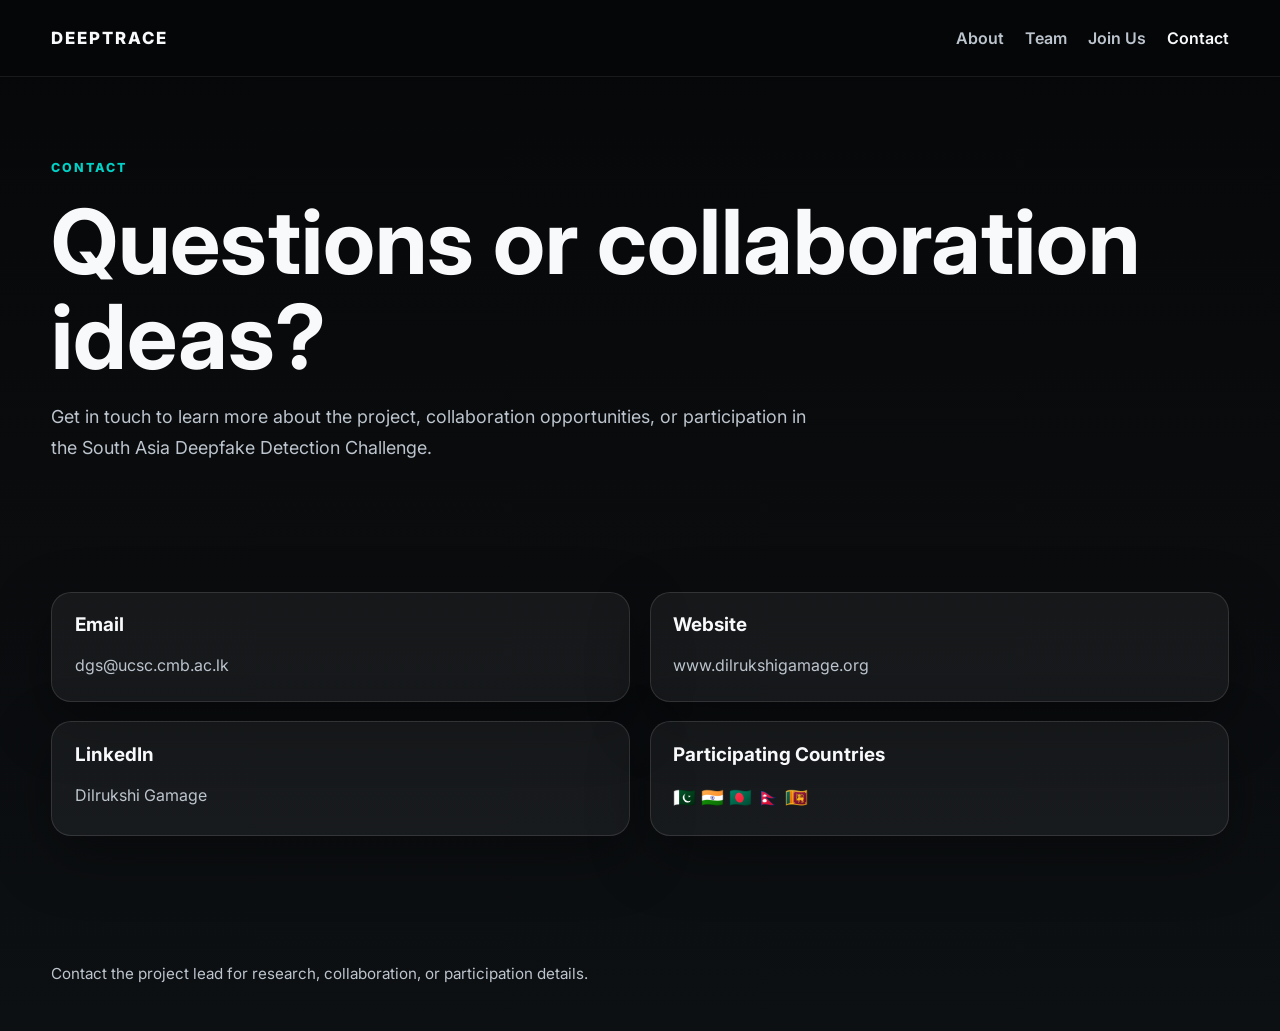
==== contact.html @ f1c4aecf "Add files via upload" ====
<!DOCTYPE html>
<html lang="en">
<head>
  <meta charset="UTF-8" />
  <meta name="viewport" content="width=device-width, initial-scale=1.0" />
  <title>Deeptrace | Contact</title>
  <link rel="preconnect" href="https://fonts.googleapis.com">
  <link rel="preconnect" href="https://fonts.gstatic.com" crossorigin>
  <link href="https://fonts.googleapis.com/css2?family=Inter:wght@400;500;600;700;800&display=swap" rel="stylesheet">
  <link rel="stylesheet" href="style.css" />
</head>
<body>
  <header class="site-header">
    <div class="container nav-wrap">
      <a class="logo" href="index.html">Deeptrace</a>
      <button class="menu-toggle" aria-label="Open menu">☰</button>
      <nav class="main-nav">
        <a href="index.html">About</a>
        <a href="team.html">Team</a>
        <a href="join.html">Join Us</a>
        <a href="contact.html" class="active">Contact</a>
      </nav>
    </div>
  </header>

  <main>
    <section class="page-hero">
      <div class="container">
        <p class="eyebrow">Contact</p>
        <h1>Questions or collaboration ideas?</h1>
        <p class="lead">Get in touch to learn more about the project, collaboration opportunities, or participation in the South Asia Deepfake Detection Challenge.</p>
      </div>
    </section>
    <section class="section">
      <div class="container card-grid two">
        <article class="info-card">
          <h3>Email</h3>
          <p><a href="mailto:dgs@ucsc.cmb.ac.lk">dgs@ucsc.cmb.ac.lk</a></p>
        </article>
        <article class="info-card">
          <h3>Website</h3>
          <p><a href="https://www.dilrukshigamage.org" target="_blank" rel="noopener">www.dilrukshigamage.org</a></p>
        </article>
        <article class="info-card">
          <h3>LinkedIn</h3>
          <p><a href="https://www.linkedin.com/in/dilrukshigamage" target="_blank" rel="noopener">Dilrukshi Gamage</a></p>
        </article>
        <article class="info-card">
          <h3>Participating Countries</h3>
          <p class="flag-line">🇵🇰 🇮🇳 🇧🇩 🇳🇵 🇱🇰</p>
        </article>
      </div>
    </section>
  </main>

  <footer><div class="container">Contact the project lead for research, collaboration, or participation details.</div></footer>
  <script src="script.js"></script>
</body>
</html>
---- style.css ----
:root {
  --bg: #060708;
  --bg-2: #0d1013;
  --panel: rgba(255,255,255,0.05);
  --panel-strong: rgba(255,255,255,0.08);
  --text: #f7f9fb;
  --muted: #bcc4cd;
  --line: rgba(255,255,255,0.12);
  --accent: #00d2c7;
  --accent-2: #e24343;
  --max: 1180px;
  --radius: 20px;
  --shadow: 0 20px 60px rgba(0,0,0,.35);
}
*{box-sizing:border-box}
html{scroll-behavior:smooth}
body{
  margin:0;
  font-family: Inter, ui-sans-serif, system-ui, -apple-system, BlinkMacSystemFont, "Segoe UI", sans-serif;
  background: linear-gradient(180deg, var(--bg) 0%, var(--bg-2) 100%);
  color: var(--text);
}
a{color:inherit;text-decoration:none}
img{display:block;max-width:100%}
.container{width:min(92%, var(--max)); margin:0 auto}
.site-header{
  position:sticky; top:0; z-index:20;
  background: rgba(6,7,8,.78);
  backdrop-filter: blur(14px);
  border-bottom:1px solid rgba(255,255,255,.08);
}
.nav-wrap{display:flex;align-items:center;justify-content:space-between;min-height:76px}
.logo{font-weight:800; letter-spacing:.12em; text-transform:uppercase; font-size:1.05rem}
.main-nav{display:flex;gap:1.3rem;align-items:center}
.main-nav a{color:var(--muted);font-weight:600}
.main-nav a:hover, .main-nav a.active{color:var(--text)}
.menu-toggle{display:none; background:transparent; color:var(--text); border:1px solid var(--line); border-radius:10px; padding:.55rem .7rem}
.hero, .join-hero{min-height:100vh; display:flex; align-items:center; position:relative; overflow:hidden}
.hero-content{position:relative; z-index:2; max-width:820px; padding:6rem 0}
.hero-content.small{max-width:860px}
.eyebrow{margin:0 0 1rem; color:var(--accent); text-transform:uppercase; letter-spacing:.16em; font-size:.78rem; font-weight:800}
h1,h2,h3{line-height:1.06; margin:0 0 1rem}
h1{font-size:clamp(2.9rem,7vw,5.8rem)}
h2{font-size:clamp(2rem,4vw,3.1rem)}
h3{font-size:1.18rem}
p{color:var(--muted); line-height:1.75; margin:.2rem 0 0}
.lead{font-size:1.12rem; max-width:760px}
.section{padding:6rem 0}
.section-dark{background: rgba(255,255,255,.02); border-top:1px solid rgba(255,255,255,.06); border-bottom:1px solid rgba(255,255,255,.06)}
.mosaic{position:absolute; inset:0; display:grid; grid-template-columns:repeat(6,1fr); grid-template-rows:repeat(4,1fr); gap:14px; padding:22px; opacity:.45}
.mosaic span{border-radius:18px; background: linear-gradient(145deg, rgba(255,255,255,.08), rgba(255,255,255,.02)), radial-gradient(circle at 20% 20%, rgba(255,255,255,.1), transparent 46%); border:1px solid rgba(255,255,255,.06); animation:pulse 8s ease-in-out infinite; filter: blur(.35px)}
.mosaic span:nth-child(odd){animation-duration:10s}
.mosaic span:nth-child(3n){animation-duration:6.5s}
@keyframes pulse{0%,100%{transform:scale(1); opacity:.82} 50%{transform:scale(.96); opacity:1}}
.hero::after{content:""; position:absolute; inset:0; background: radial-gradient(circle at 50% 40%, rgba(0,210,199,.12), transparent 35%)}
.btn-row{display:flex; gap:1rem; flex-wrap:wrap; margin-top:1.4rem}
.btn{display:inline-flex; align-items:center; justify-content:center; min-height:50px; padding:0 1.2rem; border-radius:999px; font-weight:800; transition:.18s ease; border:1px solid transparent}
.btn:hover{transform:translateY(-2px)}
.btn-primary{background:var(--accent); color:#031718; box-shadow:var(--shadow)}
.btn-primary:hover{background:#18c4bc}
.btn-secondary{border-color:var(--line); background:rgba(255,255,255,.04)}
.split-layout{display:grid; grid-template-columns:1.1fr .9fr; gap:2rem; align-items:center}
.map-card,.info-card,.profile-card,.cta-box,.stat-chip{background:var(--panel); border:1px solid var(--line); border-radius:var(--radius); box-shadow:var(--shadow)}
.map-card{padding:1rem}
.map-placeholder{min-height:360px; position:relative; overflow:hidden; border-radius:16px; padding:1.4rem; background: linear-gradient(180deg, rgba(255,255,255,.05), rgba(255,255,255,.02)); border:1px solid rgba(255,255,255,.08)}
.map-title{font-weight:800}
.country-grid{display:flex; flex-wrap:wrap; gap:.65rem; margin-top:1rem}
.country-grid span{display:inline-flex; align-items:center; gap:.45rem; padding:.52rem .82rem; border-radius:999px; background:rgba(0,210,199,.12); border:1px solid rgba(0,210,199,.2); color:#ddfffd; font-size:.95rem}
.map-shape{position:absolute; right:6%; bottom:8%; width:260px; height:250px; border-radius:44% 56% 58% 42% / 40% 52% 48% 60%; background: radial-gradient(circle, rgba(0,210,199,.26), rgba(0,210,199,.03) 62%, transparent 68%); filter:blur(10px)}
.map-points{position:absolute; right:20%; bottom:26%; display:grid; gap:.65rem}
.map-points span{width:12px; height:12px; border-radius:50%; background:var(--accent); box-shadow:0 0 0 6px rgba(0,210,199,.12)}
.card-grid{display:grid; gap:1.2rem}
.card-grid.four{grid-template-columns:repeat(4,1fr)}
.card-grid.three{grid-template-columns:repeat(3,1fr)}
.card-grid.two{grid-template-columns:repeat(2,1fr)}
.card-grid.reps{grid-template-columns:repeat(3,1fr)}
.info-card,.profile-card{padding:1.4rem; transition:.18s ease}
.info-card:hover,.profile-card:hover{transform:translateY(-4px); background:var(--panel-strong)}
.section-intro{max-width:860px; margin-bottom:1.6rem}
.page-hero{padding:5rem 0 2rem}
.meta{font-size:.94rem; color:var(--accent); font-weight:700; margin-top:-.2rem}
.avatar{width:58px; height:58px; border-radius:50%; display:grid; place-items:center; margin-bottom:1rem; font-weight:800; background:rgba(0,210,199,.12); color:#d8fffc; border:1px solid rgba(0,210,199,.18)}
.avatar.large{width:72px;height:72px;font-size:1.15rem}
.leadership-grid{display:grid; grid-template-columns:1fr auto 1fr; gap:1.2rem; align-items:stretch}
.collab-badge{display:grid; place-items:center; min-width:190px; padding:1rem; border:1px dashed rgba(255,255,255,.18); border-radius:18px; color:var(--muted); background:rgba(255,255,255,.02); text-align:center; font-weight:700}
.flag-line{font-size:1.15rem}
.join-hero::before{content:""; position:absolute; inset:0; background: linear-gradient(rgba(0,210,199,.06) 1px, transparent 1px), linear-gradient(90deg, rgba(0,210,199,.06) 1px, transparent 1px); background-size:50px 50px; mask-image: linear-gradient(to bottom, rgba(0,0,0,1), rgba(0,0,0,.15))}
.cta-box{padding:2rem}
.cta-row{display:flex; gap:1rem; flex-wrap:wrap; margin-top:1rem}
.note{margin-top:1rem; padding:1rem 1.1rem; border-left:3px solid var(--accent); background:rgba(0,210,199,.07); border-radius:0 12px 12px 0; color:#d6fffd}
footer{padding:2rem 0 3rem; color:var(--muted); font-size:.95rem}
@media (max-width: 960px){.split-layout, .leadership-grid, .card-grid.four, .card-grid.three, .card-grid.reps, .card-grid.two{grid-template-columns:1fr}.collab-badge{min-height:88px}}
@media (max-width: 760px){.main-nav{display:none; position:absolute; top:76px; right:4%; width:min(92%,320px); flex-direction:column; align-items:flex-start; gap:0; background:#0b0d10; border:1px solid var(--line); border-radius:16px; padding:.6rem}.main-nav.open{display:flex}.main-nav a{width:100%; padding:.9rem .8rem; border-radius:12px}.main-nav a:hover{background:rgba(255,255,255,.04)}.menu-toggle{display:inline-flex}.mosaic{grid-template-columns:repeat(3,1fr); grid-template-rows:repeat(6,1fr)}}
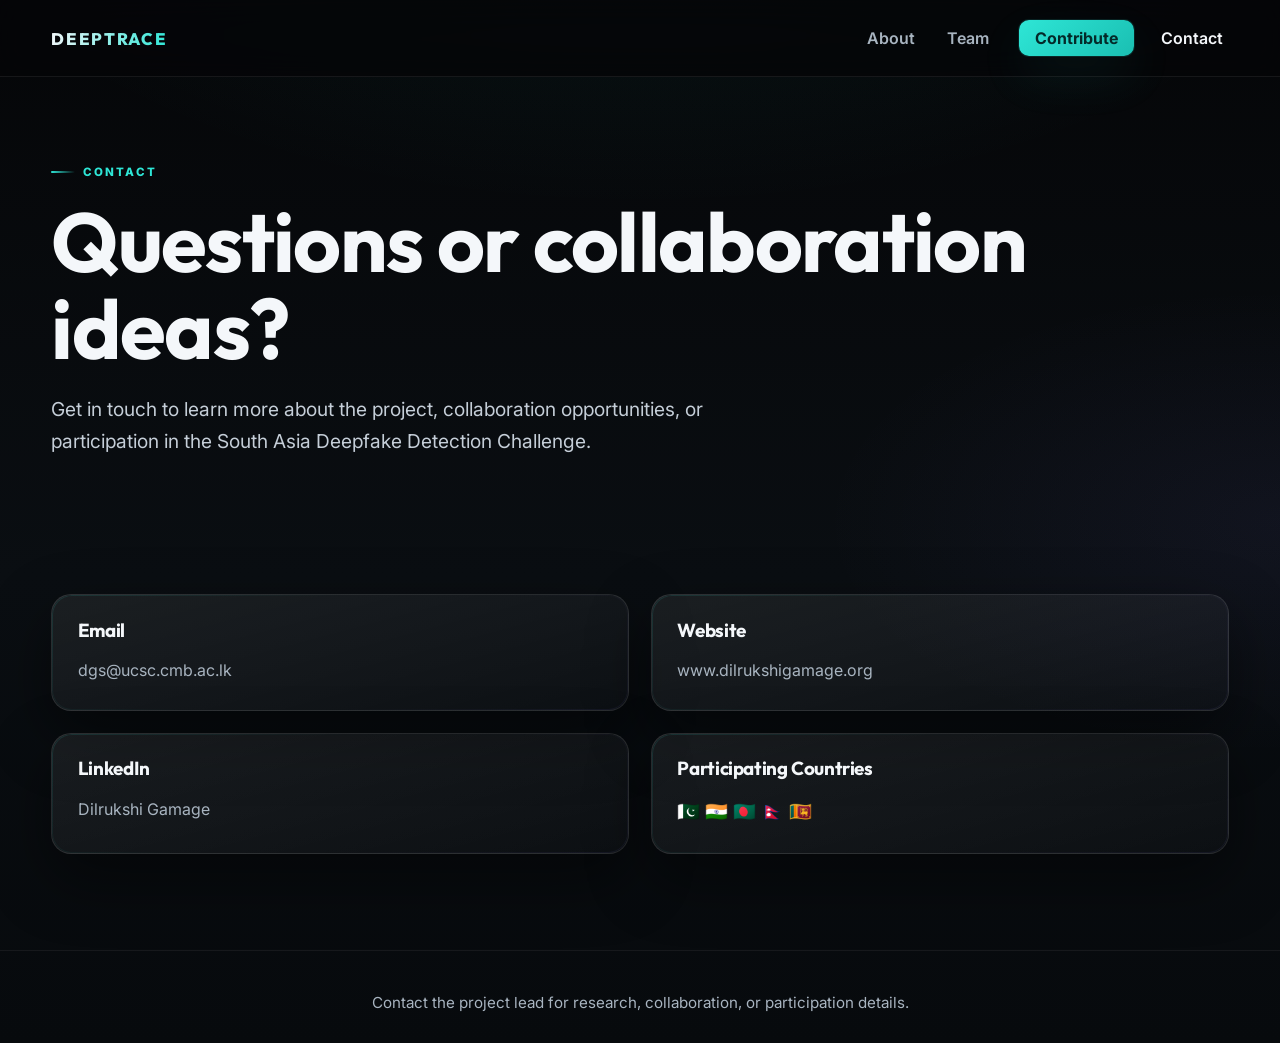
==== commit 22a8e442: "Latest change" ====
--- a/contact.html
+++ b/contact.html
@@ -6,7 +6,7 @@
   <title>Deeptrace | Contact</title>
   <link rel="preconnect" href="https://fonts.googleapis.com">
   <link rel="preconnect" href="https://fonts.gstatic.com" crossorigin>
-  <link href="https://fonts.googleapis.com/css2?family=Inter:wght@400;500;600;700;800&display=swap" rel="stylesheet">
+  <link href="https://fonts.googleapis.com/css2?family=Inter:wght@400;500;600;700;800&family=Outfit:wght@500;600;700;800&display=swap" rel="stylesheet">
   <link rel="stylesheet" href="style.css" />
 </head>
 <body>
@@ -17,7 +17,7 @@
       <nav class="main-nav">
         <a href="index.html">About</a>
         <a href="team.html">Team</a>
-        <a href="join.html">Join Us</a>
+        <a href="join.html" class="nav-cta">Contribute</a>
         <a href="contact.html" class="active">Contact</a>
       </nav>
     </div>
--- a/style.css
+++ b/style.css
@@ -1,93 +1,940 @@
 :root {
-  --bg: #060708;
-  --bg-2: #0d1013;
-  --panel: rgba(255,255,255,0.05);
-  --panel-strong: rgba(255,255,255,0.08);
-  --text: #f7f9fb;
-  --muted: #bcc4cd;
-  --line: rgba(255,255,255,0.12);
-  --accent: #00d2c7;
-  --accent-2: #e24343;
+  --bg: #050608;
+  --bg-2: #0a0e12;
+  --bg-elevated: #0f1419;
+  --panel: rgba(255,255,255,0.055);
+  --panel-strong: rgba(255,255,255,0.09);
+  --text: #f4f7fa;
+  --muted: #a8b4c0;
+  --line: rgba(255,255,255,0.1);
+  --accent: #2ee6d6;
+  --accent-dim: #1abfb2;
+  --accent-2: #ff5c5c;
+  --violet: #8b7cf7;
   --max: 1180px;
   --radius: 20px;
-  --shadow: 0 20px 60px rgba(0,0,0,.35);
-}
-*{box-sizing:border-box}
-html{scroll-behavior:smooth}
-body{
-  margin:0;
+  --radius-sm: 14px;
+  --shadow: 0 24px 64px rgba(0,0,0,.45);
+  --shadow-glow: 0 0 0 1px rgba(46, 230, 214, 0.12), 0 20px 50px rgba(46, 230, 214, 0.08);
+  --font-display: "Outfit", Inter, ui-sans-serif, system-ui, sans-serif;
+  --space-xs: 0.5rem;
+  --space-sm: 0.85rem;
+  --space-md: 1.25rem;
+  --space-lg: 1.75rem;
+  --space-xl: 2.5rem;
+  --btn-min-h: 3rem;
+  --btn-pad-x: 1.35rem;
+  --btn-gap: 0.85rem;
+}
+
+* {
+  box-sizing: border-box;
+}
+
+html {
+  scroll-behavior: smooth;
+}
+
+body {
+  margin: 0;
+  min-height: 100vh;
+  display: flex;
+  flex-direction: column;
   font-family: Inter, ui-sans-serif, system-ui, -apple-system, BlinkMacSystemFont, "Segoe UI", sans-serif;
-  background: linear-gradient(180deg, var(--bg) 0%, var(--bg-2) 100%);
+  background:
+    radial-gradient(ellipse 120% 80% at 50% -20%, rgba(46, 230, 214, 0.09), transparent 50%),
+    radial-gradient(ellipse 80% 50% at 100% 50%, rgba(139, 124, 247, 0.06), transparent 45%),
+    linear-gradient(180deg, var(--bg) 0%, var(--bg-2) 55%, #070a0d 100%);
   color: var(--text);
 }
-a{color:inherit;text-decoration:none}
-img{display:block;max-width:100%}
-.container{width:min(92%, var(--max)); margin:0 auto}
-.site-header{
-  position:sticky; top:0; z-index:20;
-  background: rgba(6,7,8,.78);
-  backdrop-filter: blur(14px);
-  border-bottom:1px solid rgba(255,255,255,.08);
-}
-.nav-wrap{display:flex;align-items:center;justify-content:space-between;min-height:76px}
-.logo{font-weight:800; letter-spacing:.12em; text-transform:uppercase; font-size:1.05rem}
-.main-nav{display:flex;gap:1.3rem;align-items:center}
-.main-nav a{color:var(--muted);font-weight:600}
-.main-nav a:hover, .main-nav a.active{color:var(--text)}
-.menu-toggle{display:none; background:transparent; color:var(--text); border:1px solid var(--line); border-radius:10px; padding:.55rem .7rem}
-.hero, .join-hero{min-height:100vh; display:flex; align-items:center; position:relative; overflow:hidden}
-.hero-content{position:relative; z-index:2; max-width:820px; padding:6rem 0}
-.hero-content.small{max-width:860px}
-.eyebrow{margin:0 0 1rem; color:var(--accent); text-transform:uppercase; letter-spacing:.16em; font-size:.78rem; font-weight:800}
-h1,h2,h3{line-height:1.06; margin:0 0 1rem}
-h1{font-size:clamp(2.9rem,7vw,5.8rem)}
-h2{font-size:clamp(2rem,4vw,3.1rem)}
-h3{font-size:1.18rem}
-p{color:var(--muted); line-height:1.75; margin:.2rem 0 0}
-.lead{font-size:1.12rem; max-width:760px}
-.section{padding:6rem 0}
-.section-dark{background: rgba(255,255,255,.02); border-top:1px solid rgba(255,255,255,.06); border-bottom:1px solid rgba(255,255,255,.06)}
-.mosaic{position:absolute; inset:0; display:grid; grid-template-columns:repeat(6,1fr); grid-template-rows:repeat(4,1fr); gap:14px; padding:22px; opacity:.45}
-.mosaic span{border-radius:18px; background: linear-gradient(145deg, rgba(255,255,255,.08), rgba(255,255,255,.02)), radial-gradient(circle at 20% 20%, rgba(255,255,255,.1), transparent 46%); border:1px solid rgba(255,255,255,.06); animation:pulse 8s ease-in-out infinite; filter: blur(.35px)}
-.mosaic span:nth-child(odd){animation-duration:10s}
-.mosaic span:nth-child(3n){animation-duration:6.5s}
-@keyframes pulse{0%,100%{transform:scale(1); opacity:.82} 50%{transform:scale(.96); opacity:1}}
-.hero::after{content:""; position:absolute; inset:0; background: radial-gradient(circle at 50% 40%, rgba(0,210,199,.12), transparent 35%)}
-.btn-row{display:flex; gap:1rem; flex-wrap:wrap; margin-top:1.4rem}
-.btn{display:inline-flex; align-items:center; justify-content:center; min-height:50px; padding:0 1.2rem; border-radius:999px; font-weight:800; transition:.18s ease; border:1px solid transparent}
-.btn:hover{transform:translateY(-2px)}
-.btn-primary{background:var(--accent); color:#031718; box-shadow:var(--shadow)}
-.btn-primary:hover{background:#18c4bc}
-.btn-secondary{border-color:var(--line); background:rgba(255,255,255,.04)}
-.split-layout{display:grid; grid-template-columns:1.1fr .9fr; gap:2rem; align-items:center}
-.map-card,.info-card,.profile-card,.cta-box,.stat-chip{background:var(--panel); border:1px solid var(--line); border-radius:var(--radius); box-shadow:var(--shadow)}
-.map-card{padding:1rem}
-.map-placeholder{min-height:360px; position:relative; overflow:hidden; border-radius:16px; padding:1.4rem; background: linear-gradient(180deg, rgba(255,255,255,.05), rgba(255,255,255,.02)); border:1px solid rgba(255,255,255,.08)}
-.map-title{font-weight:800}
-.country-grid{display:flex; flex-wrap:wrap; gap:.65rem; margin-top:1rem}
-.country-grid span{display:inline-flex; align-items:center; gap:.45rem; padding:.52rem .82rem; border-radius:999px; background:rgba(0,210,199,.12); border:1px solid rgba(0,210,199,.2); color:#ddfffd; font-size:.95rem}
-.map-shape{position:absolute; right:6%; bottom:8%; width:260px; height:250px; border-radius:44% 56% 58% 42% / 40% 52% 48% 60%; background: radial-gradient(circle, rgba(0,210,199,.26), rgba(0,210,199,.03) 62%, transparent 68%); filter:blur(10px)}
-.map-points{position:absolute; right:20%; bottom:26%; display:grid; gap:.65rem}
-.map-points span{width:12px; height:12px; border-radius:50%; background:var(--accent); box-shadow:0 0 0 6px rgba(0,210,199,.12)}
-.card-grid{display:grid; gap:1.2rem}
-.card-grid.four{grid-template-columns:repeat(4,1fr)}
-.card-grid.three{grid-template-columns:repeat(3,1fr)}
-.card-grid.two{grid-template-columns:repeat(2,1fr)}
-.card-grid.reps{grid-template-columns:repeat(3,1fr)}
-.info-card,.profile-card{padding:1.4rem; transition:.18s ease}
-.info-card:hover,.profile-card:hover{transform:translateY(-4px); background:var(--panel-strong)}
-.section-intro{max-width:860px; margin-bottom:1.6rem}
-.page-hero{padding:5rem 0 2rem}
-.meta{font-size:.94rem; color:var(--accent); font-weight:700; margin-top:-.2rem}
-.avatar{width:58px; height:58px; border-radius:50%; display:grid; place-items:center; margin-bottom:1rem; font-weight:800; background:rgba(0,210,199,.12); color:#d8fffc; border:1px solid rgba(0,210,199,.18)}
-.avatar.large{width:72px;height:72px;font-size:1.15rem}
-.leadership-grid{display:grid; grid-template-columns:1fr auto 1fr; gap:1.2rem; align-items:stretch}
-.collab-badge{display:grid; place-items:center; min-width:190px; padding:1rem; border:1px dashed rgba(255,255,255,.18); border-radius:18px; color:var(--muted); background:rgba(255,255,255,.02); text-align:center; font-weight:700}
-.flag-line{font-size:1.15rem}
-.join-hero::before{content:""; position:absolute; inset:0; background: linear-gradient(rgba(0,210,199,.06) 1px, transparent 1px), linear-gradient(90deg, rgba(0,210,199,.06) 1px, transparent 1px); background-size:50px 50px; mask-image: linear-gradient(to bottom, rgba(0,0,0,1), rgba(0,0,0,.15))}
-.cta-box{padding:2rem}
-.cta-row{display:flex; gap:1rem; flex-wrap:wrap; margin-top:1rem}
-.note{margin-top:1rem; padding:1rem 1.1rem; border-left:3px solid var(--accent); background:rgba(0,210,199,.07); border-radius:0 12px 12px 0; color:#d6fffd}
-footer{padding:2rem 0 3rem; color:var(--muted); font-size:.95rem}
-@media (max-width: 960px){.split-layout, .leadership-grid, .card-grid.four, .card-grid.three, .card-grid.reps, .card-grid.two{grid-template-columns:1fr}.collab-badge{min-height:88px}}
-@media (max-width: 760px){.main-nav{display:none; position:absolute; top:76px; right:4%; width:min(92%,320px); flex-direction:column; align-items:flex-start; gap:0; background:#0b0d10; border:1px solid var(--line); border-radius:16px; padding:.6rem}.main-nav.open{display:flex}.main-nav a{width:100%; padding:.9rem .8rem; border-radius:12px}.main-nav a:hover{background:rgba(255,255,255,.04)}.menu-toggle{display:inline-flex}.mosaic{grid-template-columns:repeat(3,1fr); grid-template-rows:repeat(6,1fr)}}
+
+main {
+  flex: 1;
+}
+
+a {
+  color: inherit;
+  text-decoration: none;
+}
+
+img {
+  display: block;
+  max-width: 100%;
+}
+
+.container {
+  width: min(92%, var(--max));
+  margin: 0 auto;
+}
+
+.site-header {
+  position: sticky;
+  top: 0;
+  z-index: 20;
+  background: rgba(5, 6, 8, 0.82);
+  backdrop-filter: blur(16px) saturate(1.2);
+  border-bottom: 1px solid rgba(255,255,255,.07);
+}
+
+.nav-wrap {
+  position: relative;
+  display: flex;
+  align-items: center;
+  justify-content: space-between;
+  gap: var(--space-md);
+  min-height: 76px;
+}
+
+.logo {
+  font-family: var(--font-display);
+  font-weight: 800;
+  letter-spacing: .1em;
+  text-transform: uppercase;
+  font-size: 1.05rem;
+  background: linear-gradient(105deg, var(--text) 0%, var(--accent) 100%);
+  -webkit-background-clip: text;
+  background-clip: text;
+  color: transparent;
+}
+
+.logo:hover {
+  opacity: 0.92;
+}
+
+.main-nav {
+  display: flex;
+  gap: clamp(0.5rem, 2vw, 1.35rem);
+  align-items: center;
+  flex-wrap: wrap;
+  justify-content: flex-end;
+}
+
+.main-nav a {
+  color: var(--muted);
+  font-weight: 600;
+  padding: 0.45rem 0.35rem;
+  border-radius: 10px;
+  white-space: nowrap;
+}
+
+.main-nav a:hover,
+.main-nav a.active {
+  color: var(--text);
+}
+
+.main-nav a.nav-cta {
+  display: inline-flex;
+  align-items: center;
+  justify-content: center;
+  margin-left: 0.15rem;
+  padding: 0.5rem 1rem;
+  color: #042a29;
+  background: linear-gradient(135deg, var(--accent) 0%, var(--accent-dim) 100%);
+  font-weight: 700;
+  box-shadow: var(--shadow-glow);
+}
+
+.main-nav a.nav-cta:hover {
+  color: #021a19;
+  transform: translateY(-1px);
+}
+
+.main-nav a.nav-cta.active {
+  color: #042a29;
+  box-shadow: var(--shadow-glow), 0 0 0 2px rgba(255, 255, 255, 0.2);
+}
+
+.menu-toggle {
+  display: none;
+  background: transparent;
+  color: var(--text);
+  border: 1px solid var(--line);
+  border-radius: 10px;
+  padding: .55rem .7rem;
+  cursor: pointer;
+}
+
+.hero {
+  min-height: min(100vh, 52rem);
+  display: flex;
+  align-items: center;
+  position: relative;
+  overflow: hidden;
+}
+
+.join-hero {
+  min-height: clamp(24rem, 58vh, 38rem);
+  display: flex;
+  align-items: center;
+  position: relative;
+  overflow: hidden;
+}
+
+.hero-content {
+  position: relative;
+  z-index: 2;
+  max-width: 820px;
+  padding: clamp(3.5rem, 10vw, 6rem) 0;
+}
+
+.hero-content.small {
+  max-width: 860px;
+}
+
+.eyebrow {
+  margin: 0 0 1rem;
+  color: var(--accent);
+  text-transform: uppercase;
+  letter-spacing: .18em;
+  font-size: 0.72rem;
+  font-weight: 800;
+  display: inline-flex;
+  align-items: center;
+  gap: 0.5rem;
+}
+
+.eyebrow::before {
+  content: "";
+  width: 1.5rem;
+  height: 2px;
+  background: linear-gradient(90deg, var(--accent), transparent);
+  border-radius: 2px;
+}
+
+h1, h2, h3 {
+  font-family: var(--font-display);
+  line-height: 1.05;
+  margin: 0 0 1rem;
+  letter-spacing: -0.02em;
+}
+
+h1 {
+  font-size: clamp(2.75rem, 6.5vw, 5.25rem);
+  font-weight: 700;
+}
+
+h1 .gradient-accent {
+  background: linear-gradient(115deg, var(--text) 20%, var(--accent) 55%, var(--violet) 95%);
+  -webkit-background-clip: text;
+  background-clip: text;
+  color: transparent;
+}
+
+h2 {
+  font-size: clamp(1.85rem, 3.8vw, 2.85rem);
+  font-weight: 600;
+}
+
+h3 {
+  font-size: 1.18rem;
+}
+
+p {
+  color: var(--muted);
+  line-height: 1.75;
+  margin: .2rem 0 0;
+}
+
+.lead {
+  font-size: clamp(1.05rem, 2.2vw, 1.2rem);
+  max-width: 42rem;
+  line-height: 1.7;
+  color: #c5ced8;
+}
+
+.section {
+  padding: 6rem 0;
+}
+
+.section-dark {
+  background: rgba(255,255,255,.02);
+  border-top: 1px solid rgba(255,255,255,.06);
+  border-bottom: 1px solid rgba(255,255,255,.06);
+}
+
+.mosaic {
+  position: absolute;
+  inset: 0;
+  display: grid;
+  grid-template-columns: repeat(6,1fr);
+  grid-template-rows: repeat(4,1fr);
+  gap: 14px;
+  padding: 22px;
+  opacity: .45;
+}
+
+.mosaic span {
+  border-radius: 18px;
+  background:
+    linear-gradient(145deg, rgba(255,255,255,.08), rgba(255,255,255,.02)),
+    radial-gradient(circle at 20% 20%, rgba(255,255,255,.1), transparent 46%);
+  border: 1px solid rgba(255,255,255,.06);
+  animation: pulse 8s ease-in-out infinite;
+  filter: blur(.35px);
+}
+
+.mosaic span:nth-child(odd) {
+  animation-duration: 10s;
+}
+
+.mosaic span:nth-child(3n) {
+  animation-duration: 6.5s;
+}
+
+@keyframes pulse {
+  0%, 100% {
+    transform: scale(1);
+    opacity: .82;
+  }
+  50% {
+    transform: scale(.96);
+    opacity: 1;
+  }
+}
+
+.hero::after {
+  content: "";
+  position: absolute;
+  inset: 0;
+  background:
+    radial-gradient(circle at 50% 35%, rgba(46, 230, 214, 0.14), transparent 42%),
+    radial-gradient(circle at 80% 60%, rgba(139, 124, 247, 0.08), transparent 40%);
+  pointer-events: none;
+}
+
+.hero::before {
+  content: "";
+  position: absolute;
+  inset: 0;
+  background: repeating-linear-gradient(
+    0deg,
+    transparent,
+    transparent 2px,
+    rgba(255, 255, 255, 0.015) 2px,
+    rgba(255, 255, 255, 0.015) 4px
+  );
+  mask-image: linear-gradient(to bottom, black 0%, transparent 65%);
+  pointer-events: none;
+  opacity: 0.7;
+}
+
+@media (prefers-reduced-motion: reduce) {
+  .mosaic span {
+    animation: none;
+  }
+
+  .btn:hover,
+  .info-card:hover,
+  .profile-card:hover,
+  .strip-item:hover,
+  .linkedin-link:hover {
+    transform: none;
+  }
+}
+
+.btn-row {
+  display: grid;
+  grid-template-columns: repeat(auto-fit, minmax(min(100%, 15.5rem), 1fr));
+  gap: var(--btn-gap);
+  margin-top: var(--space-lg);
+  max-width: 42rem;
+}
+
+.btn-row .btn {
+  width: 100%;
+  text-align: center;
+}
+
+.btn {
+  display: inline-flex;
+  align-items: center;
+  justify-content: center;
+  min-height: var(--btn-min-h);
+  padding: 0 var(--btn-pad-x);
+  border-radius: 999px;
+  font-weight: 800;
+  font-size: 0.95rem;
+  line-height: 1.25;
+  transition: transform 0.18s ease, background 0.18s ease, border-color 0.18s ease, box-shadow 0.18s ease;
+  border: 1px solid transparent;
+  text-decoration: none;
+  cursor: pointer;
+  -webkit-tap-highlight-color: transparent;
+}
+
+.btn:hover {
+  transform: translateY(-2px);
+}
+
+.btn-primary {
+  background: linear-gradient(135deg, var(--accent) 0%, var(--accent-dim) 100%);
+  color: #042a29;
+  box-shadow: var(--shadow), var(--shadow-glow);
+}
+
+.btn-primary:hover {
+  filter: brightness(1.06);
+  box-shadow: var(--shadow), 0 0 0 1px rgba(46, 230, 214, 0.25), 0 24px 48px rgba(46, 230, 214, 0.12);
+}
+
+.btn-secondary {
+  border-color: rgba(255, 255, 255, 0.14);
+  background: rgba(255,255,255,.05);
+  color: var(--text);
+}
+
+.btn-secondary:hover {
+  border-color: rgba(46, 230, 214, 0.35);
+  background: rgba(46, 230, 214, 0.08);
+  color: #e8fffc;
+}
+
+.split-layout {
+  display: grid;
+  grid-template-columns: 1.1fr .9fr;
+  gap: 2rem;
+  align-items: center;
+}
+
+.map-card,
+.info-card,
+.profile-card,
+.cta-box,
+.stat-chip {
+  background: linear-gradient(165deg, rgba(255,255,255,0.07) 0%, rgba(255,255,255,0.02) 100%);
+  border: 1px solid var(--line);
+  border-radius: var(--radius);
+  box-shadow: var(--shadow);
+  position: relative;
+}
+
+.info-card::before,
+.profile-card::before {
+  content: "";
+  position: absolute;
+  inset: 0;
+  border-radius: inherit;
+  padding: 1px;
+  background: linear-gradient(145deg, rgba(46, 230, 214, 0.2), transparent 40%, transparent 60%, rgba(139, 124, 247, 0.12));
+  -webkit-mask: linear-gradient(#fff 0 0) content-box, linear-gradient(#fff 0 0);
+  mask: linear-gradient(#fff 0 0) content-box, linear-gradient(#fff 0 0);
+  -webkit-mask-composite: xor;
+  mask-composite: exclude;
+  pointer-events: none;
+  opacity: 0.65;
+}
+
+.map-card {
+  padding: 1rem;
+}
+
+.map-placeholder {
+  min-height: 360px;
+  position: relative;
+  overflow: hidden;
+  border-radius: 16px;
+  padding: 1.4rem;
+  background: linear-gradient(180deg, rgba(255,255,255,.05), rgba(255,255,255,.02));
+  border: 1px solid rgba(255,255,255,.08);
+}
+
+.map-title {
+  font-weight: 800;
+}
+
+.country-grid {
+  display: flex;
+  flex-wrap: wrap;
+  gap: .65rem;
+  margin-top: 1rem;
+}
+
+.country-grid span {
+  display: inline-flex;
+  align-items: center;
+  gap: .45rem;
+  padding: .52rem .82rem;
+  border-radius: 999px;
+  background: rgba(46, 230, 214, 0.12);
+  border: 1px solid rgba(46, 230, 214, 0.22);
+  color: #ddfffd;
+  font-size: .95rem;
+}
+
+.map-shape {
+  position: absolute;
+  right: 6%;
+  bottom: 8%;
+  width: 260px;
+  height: 250px;
+  border-radius: 44% 56% 58% 42% / 40% 52% 48% 60%;
+  background: radial-gradient(circle, rgba(46, 230, 214, 0.28), rgba(46, 230, 214, 0.04) 62%, transparent 68%);
+  filter: blur(10px);
+}
+
+.map-points {
+  position: absolute;
+  right: 20%;
+  bottom: 26%;
+  display: grid;
+  gap: .65rem;
+}
+
+.map-points span {
+  width: 12px;
+  height: 12px;
+  border-radius: 50%;
+  background: var(--accent);
+  box-shadow: 0 0 0 6px rgba(46, 230, 214, 0.14);
+}
+
+.card-grid {
+  display: grid;
+  gap: clamp(1rem, 2.5vw, 1.35rem);
+  align-items: stretch;
+}
+
+.card-grid.four {
+  grid-template-columns: repeat(4,1fr);
+}
+
+.card-grid.three {
+  grid-template-columns: repeat(3,1fr);
+}
+
+.card-grid.two {
+  grid-template-columns: repeat(2,1fr);
+}
+
+.card-grid.reps {
+  grid-template-columns: repeat(3,1fr);
+}
+
+.info-card,
+.profile-card {
+  padding: clamp(1.25rem, 3vw, 1.6rem);
+  transition: transform 0.18s ease, background 0.18s ease;
+  height: 100%;
+}
+
+.card-grid .info-card:has(> a.btn) {
+  display: flex;
+  flex-direction: column;
+  gap: var(--space-sm);
+}
+
+.card-grid .info-card:has(> a.btn) > h3 {
+  margin-bottom: 0.35rem;
+}
+
+.card-grid .info-card:has(> a.btn) > p {
+  flex: 1;
+  margin: 0;
+}
+
+.card-grid .info-card:has(> a.btn) > .btn {
+  margin-top: auto;
+  align-self: flex-start;
+  min-width: min(100%, 12.5rem);
+}
+
+.info-card:hover,
+.profile-card:hover {
+  transform: translateY(-4px);
+  background: var(--panel-strong);
+}
+
+.section-intro {
+  max-width: 860px;
+  margin-bottom: var(--space-lg);
+}
+
+.section > .container > h2:first-child {
+  margin-bottom: var(--space-sm);
+}
+
+.page-hero {
+  padding: clamp(3.25rem, 8vw, 5rem) 0 clamp(1.75rem, 4vw, 2.5rem);
+}
+
+.page-hero .lead {
+  margin-top: var(--space-md);
+}
+
+.meta {
+  font-size: .94rem;
+  color: var(--accent);
+  font-weight: 700;
+  margin-top: -.2rem;
+}
+
+.avatar {
+  width: 58px;
+  height: 58px;
+  border-radius: 50%;
+  display: grid;
+  place-items: center;
+  margin-bottom: 1rem;
+  font-weight: 800;
+  background: rgba(46, 230, 214, 0.12);
+  color: #d8fffc;
+  border: 1px solid rgba(46, 230, 214, 0.2);
+}
+
+.avatar.large {
+  width: 72px;
+  height: 72px;
+  font-size: 1.15rem;
+}
+
+.leadership-grid {
+  display: grid;
+  grid-template-columns: 1fr auto 1fr;
+  gap: 1.2rem;
+  align-items: stretch;
+}
+
+.collab-badge {
+  display: grid;
+  place-items: center;
+  min-width: 190px;
+  padding: 1rem;
+  border: 1px dashed rgba(255,255,255,.18);
+  border-radius: 18px;
+  color: var(--muted);
+  background: rgba(255,255,255,.02);
+  text-align: center;
+  font-weight: 700;
+}
+
+.flag-line {
+  font-size: 1.15rem;
+}
+
+.join-hero::before {
+  content: "";
+  position: absolute;
+  inset: 0;
+  background:
+    linear-gradient(rgba(46, 230, 214, 0.07) 1px, transparent 1px),
+    linear-gradient(90deg, rgba(46, 230, 214, 0.07) 1px, transparent 1px);
+  background-size: 48px 48px;
+  mask-image: linear-gradient(to bottom, rgba(0,0,0,1), rgba(0,0,0,.12));
+  pointer-events: none;
+}
+
+.join-hero::after {
+  content: "";
+  position: absolute;
+  inset: 0;
+  background: radial-gradient(ellipse 70% 50% at 30% 20%, rgba(46, 230, 214, 0.1), transparent 55%);
+  pointer-events: none;
+}
+
+.section-tight {
+  padding: 3rem 0;
+}
+
+.contributor-strip {
+  position: relative;
+  border-block: 1px solid rgba(255, 255, 255, 0.06);
+  background: linear-gradient(180deg, rgba(46, 230, 214, 0.04), rgba(139, 124, 247, 0.03));
+}
+
+.contributor-strip .container {
+  text-align: center;
+}
+
+.strip-eyebrow {
+  margin: 0 0 1.25rem;
+  font-size: 0.8rem;
+  font-weight: 700;
+  letter-spacing: 0.12em;
+  text-transform: uppercase;
+  color: var(--accent);
+}
+
+.strip-grid {
+  display: grid;
+  grid-template-columns: repeat(3, 1fr);
+  gap: clamp(1rem, 3vw, 1.75rem);
+  text-align: left;
+}
+
+.strip-item {
+  padding: 1.25rem 1.35rem;
+  border-radius: var(--radius-sm);
+  background: rgba(0, 0, 0, 0.25);
+  border: 1px solid rgba(255, 255, 255, 0.08);
+  transition: transform 0.2s ease, border-color 0.2s ease;
+}
+
+.strip-item:hover {
+  transform: translateY(-3px);
+  border-color: rgba(46, 230, 214, 0.25);
+}
+
+.strip-item-icon {
+  font-size: 1.65rem;
+  line-height: 1;
+  margin-bottom: 0.65rem;
+  display: block;
+}
+
+.strip-item h3 {
+  font-family: var(--font-display);
+  font-size: 1.05rem;
+  margin: 0 0 0.4rem;
+  color: var(--text);
+}
+
+.strip-item p {
+  margin: 0;
+  font-size: 0.92rem;
+  line-height: 1.6;
+  color: var(--muted);
+}
+
+.perk-row {
+  display: flex;
+  flex-wrap: wrap;
+  gap: 0.55rem 0.65rem;
+  justify-content: center;
+  margin-top: var(--space-lg);
+  max-width: 40rem;
+  margin-left: auto;
+  margin-right: auto;
+}
+
+.perk-pill {
+  display: inline-flex;
+  align-items: center;
+  gap: 0.4rem;
+  padding: 0.45rem 0.95rem;
+  border-radius: 999px;
+  font-size: 0.82rem;
+  font-weight: 600;
+  color: #c8e8e4;
+  background: rgba(46, 230, 214, 0.1);
+  border: 1px solid rgba(46, 230, 214, 0.22);
+}
+
+.perk-pill::before {
+  content: "";
+  width: 6px;
+  height: 6px;
+  border-radius: 50%;
+  background: var(--accent);
+  box-shadow: 0 0 10px var(--accent);
+}
+
+.card-icon {
+  display: flex;
+  align-items: center;
+  justify-content: center;
+  width: 3rem;
+  height: 3rem;
+  margin-bottom: 0.85rem;
+  border-radius: 14px;
+  font-size: 1.35rem;
+  background: linear-gradient(145deg, rgba(46, 230, 214, 0.18), rgba(139, 124, 247, 0.1));
+  border: 1px solid rgba(46, 230, 214, 0.2);
+}
+
+.cta-prefooter {
+  padding: 4.5rem 0;
+  border-top: 1px solid rgba(255, 255, 255, 0.06);
+}
+
+.cta-inline {
+  display: flex;
+  flex-direction: column;
+  align-items: center;
+  gap: var(--space-md);
+  text-align: center;
+  padding: clamp(2rem, 5vw, 3rem);
+  border-radius: var(--radius);
+  background: linear-gradient(160deg, rgba(46, 230, 214, 0.08), rgba(139, 124, 247, 0.05));
+  border: 1px solid rgba(255, 255, 255, 0.1);
+  box-shadow: var(--shadow);
+}
+
+.cta-inline h2 {
+  font-family: var(--font-display);
+  max-width: 22ch;
+  margin: 0;
+}
+
+.trust-note {
+  margin-top: var(--space-md);
+  padding: 0.85rem 1.1rem;
+  border-radius: var(--radius-sm);
+  font-size: 0.88rem;
+  line-height: 1.55;
+  color: #9eb0bc;
+  background: rgba(0, 0, 0, 0.2);
+  border: 1px solid rgba(255, 255, 255, 0.06);
+  max-width: 36rem;
+}
+
+.join-hero .btn-row {
+  max-width: 44rem;
+  margin-top: var(--space-lg);
+}
+
+.cta-box.cta-box--contributors {
+  background: linear-gradient(165deg, rgba(46, 230, 214, 0.08) 0%, rgba(15, 20, 25, 0.9) 45%, rgba(139, 124, 247, 0.06) 100%);
+  border: 1px solid rgba(46, 230, 214, 0.18);
+  box-shadow: var(--shadow), 0 0 80px rgba(46, 230, 214, 0.06);
+}
+
+.cta-box {
+  padding: clamp(1.75rem, 4vw, 2.75rem);
+  max-width: 52rem;
+  margin-inline: auto;
+  text-align: center;
+}
+
+.cta-box h2 {
+  margin-bottom: var(--space-sm);
+}
+
+.cta-box > p {
+  max-width: 40rem;
+  margin-left: auto;
+  margin-right: auto;
+}
+
+.cta-row {
+  display: grid;
+  grid-template-columns: repeat(auto-fit, minmax(min(100%, 11.5rem), 1fr));
+  gap: var(--btn-gap);
+  margin-top: var(--space-lg);
+  justify-items: stretch;
+}
+
+.cta-row .btn {
+  width: 100%;
+}
+
+.note {
+  margin-top: 1rem;
+  padding: 1rem 1.1rem;
+  border-left: 3px solid var(--accent);
+  background: rgba(46, 230, 214, 0.08);
+  border-radius: 0 12px 12px 0;
+  color: #d6fffd;
+}
+
+footer {
+  margin-top: auto;
+  padding: var(--space-xl) 0 var(--space-lg);
+  color: var(--muted);
+  font-size: 0.95rem;
+  border-top: 1px solid rgba(255, 255, 255, 0.06);
+}
+
+footer .container {
+  text-align: center;
+  max-width: 40rem;
+  line-height: 1.6;
+}
+
+/* LinkedIn button styling */
+.linkedin-link {
+  display: inline-flex;
+  align-items: center;
+  justify-content: center;
+  margin-top: var(--space-md);
+  min-height: 2.65rem;
+  padding: 0.5rem 1.1rem;
+  border-radius: 999px;
+  background: rgba(46, 230, 214, 0.12);
+  border: 1px solid rgba(46, 230, 214, 0.28);
+  color: #d8fffc;
+  font-weight: 700;
+  font-size: 0.9rem;
+  transition: transform 0.18s ease, background 0.18s ease;
+}
+
+.linkedin-link:hover {
+  background: rgba(46, 230, 214, 0.22);
+  transform: translateY(-2px);
+}
+
+/* Responsive */
+@media (max-width: 960px) {
+  .split-layout,
+  .leadership-grid,
+  .card-grid.four,
+  .card-grid.three,
+  .card-grid.reps,
+  .card-grid.two,
+  .strip-grid {
+    grid-template-columns: 1fr;
+  }
+
+  .collab-badge {
+    min-height: 88px;
+  }
+}
+
+@media (max-width: 760px) {
+  .main-nav {
+    display: none;
+    position: absolute;
+    top: calc(100% + 0.5rem);
+    right: 0;
+    left: auto;
+    width: min(100%, 20rem);
+    flex-direction: column;
+    align-items: stretch;
+    flex-wrap: nowrap;
+    gap: 0.15rem;
+    background: #0b0d10;
+    border: 1px solid var(--line);
+    border-radius: 16px;
+    padding: 0.5rem;
+    box-shadow: var(--shadow);
+  }
+
+  .main-nav.open {
+    display: flex;
+  }
+
+  .main-nav a {
+    width: 100%;
+    padding: 0.85rem 1rem;
+    border-radius: 12px;
+    white-space: normal;
+    text-align: left;
+  }
+
+  .main-nav a.nav-cta {
+    margin-left: 0;
+    justify-content: center;
+    text-align: center;
+  }
+
+  .main-nav a:hover {
+    background: rgba(255,255,255,.04);
+  }
+
+  .menu-toggle {
+    display: inline-flex;
+    align-items: center;
+    justify-content: center;
+    min-width: 2.75rem;
+    min-height: 2.75rem;
+    margin-left: auto;
+  }
+
+  .btn-row {
+    max-width: none;
+  }
+
+  .mosaic {
+    grid-template-columns: repeat(3,1fr);
+    grid-template-rows: repeat(6,1fr);
+  }
+}
